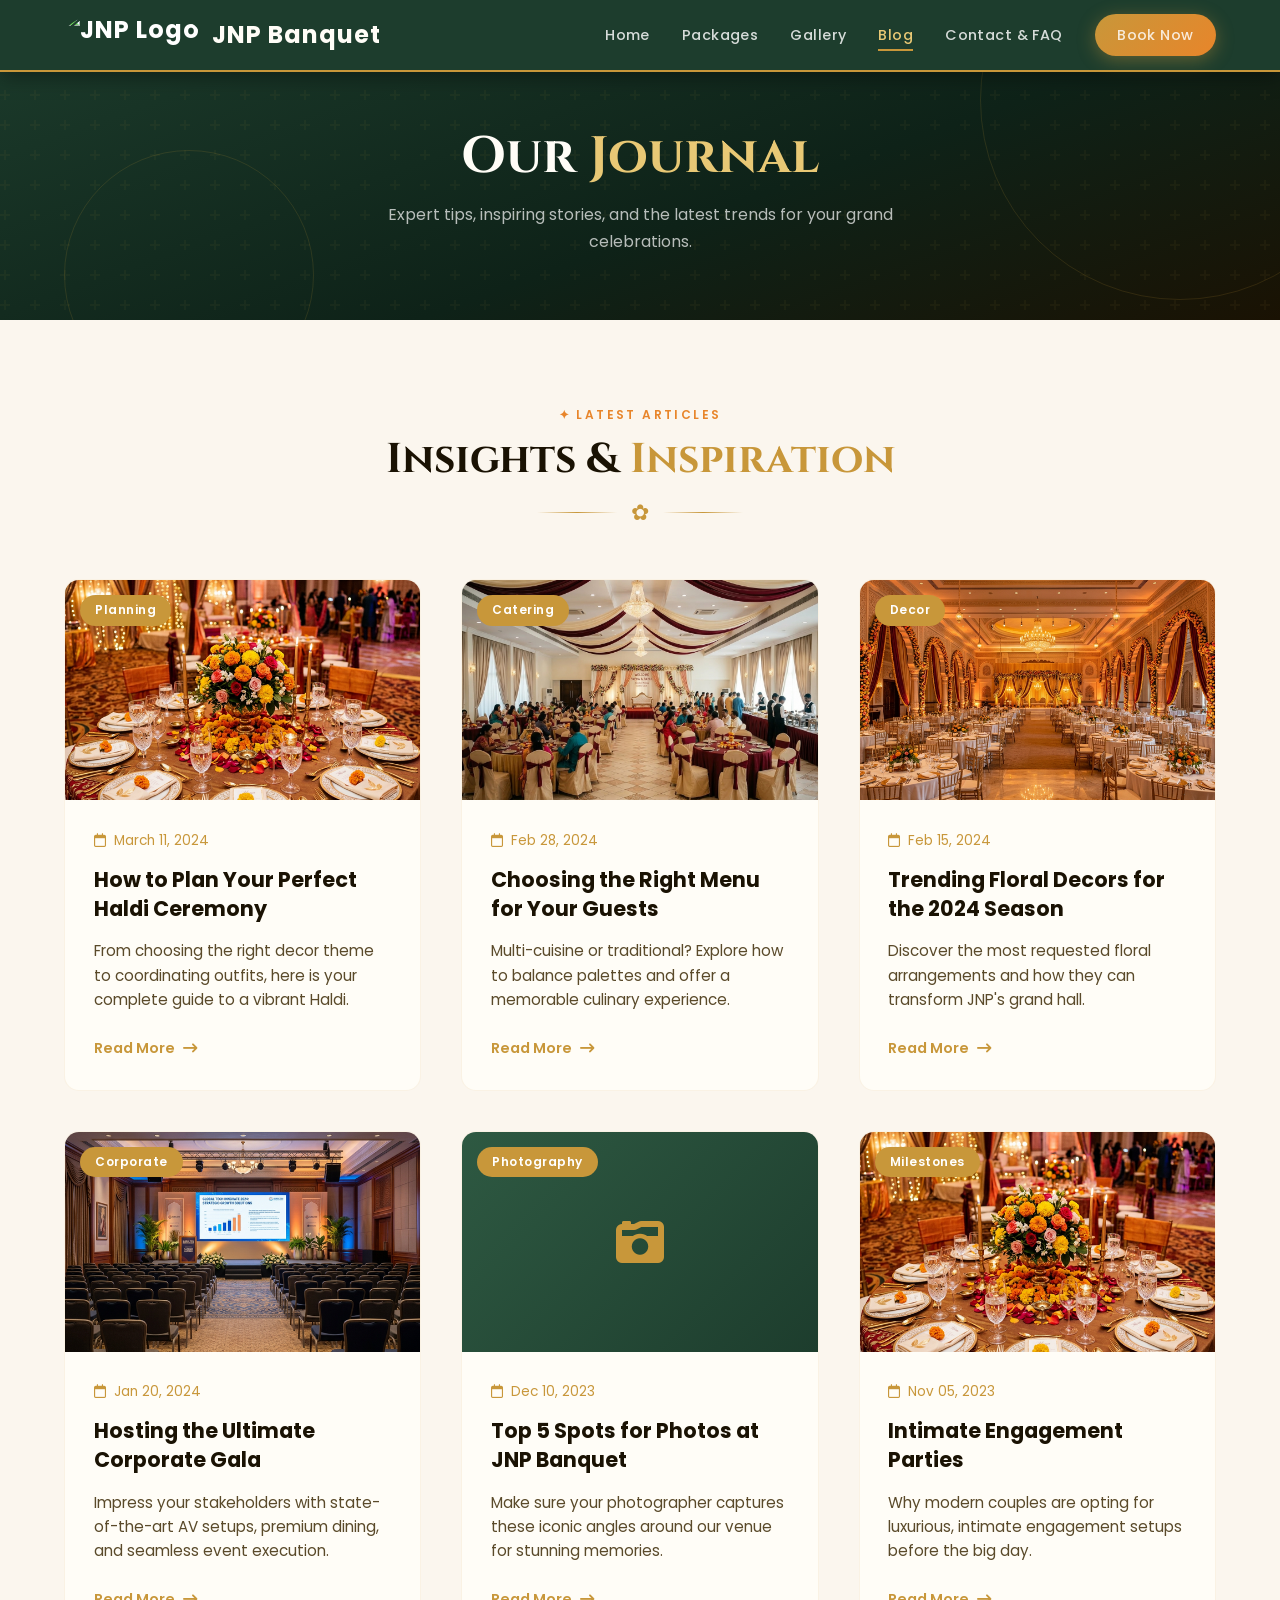
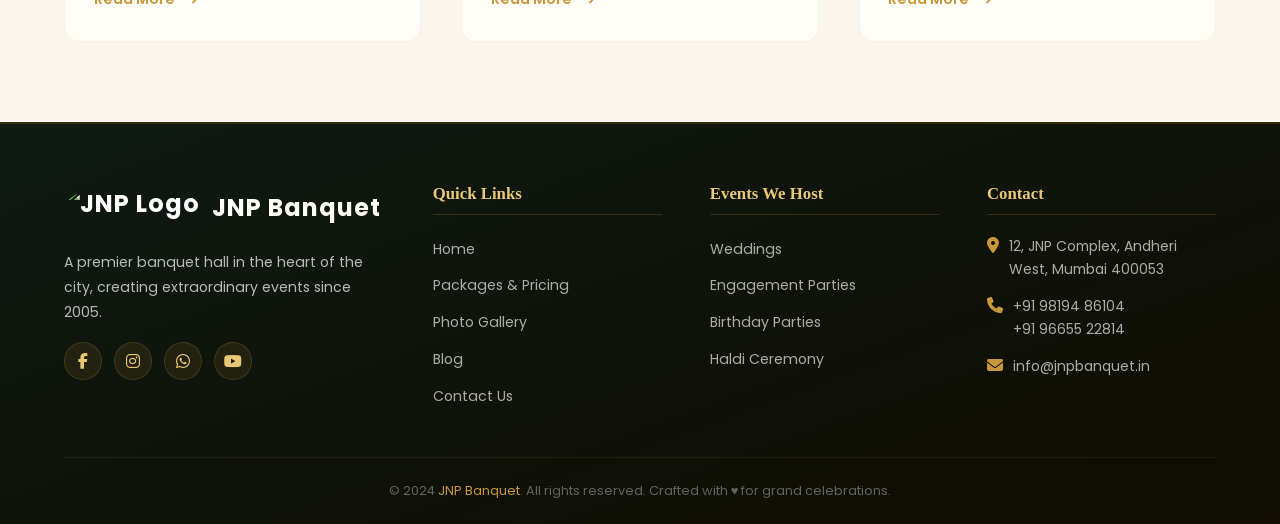
==== JNP_banquet/blog.html @ a2fb4888 "Add files via upload" ====
<!DOCTYPE html>
<html lang="en">

<head>
    <meta charset="UTF-8">
    <meta name="viewport" content="width=device-width, initial-scale=1.0">
    <title>Our Blog – JNP Banquet</title>
    <meta name="description"
        content="Read the latest tips, trends, and inspiration for planning your perfect wedding, corporate event, or milestone celebration at JNP Banquet.">
    <link rel="stylesheet" href="css/style.css">
    <link rel="stylesheet" href="https://cdnjs.cloudflare.com/ajax/libs/font-awesome/6.5.0/css/all.min.css">
</head>

<body>

    <!-- NAVBAR -->
    <header>
        <nav class="navbar" id="navbar">
            <a href="index.html" class="nav-logo">
                <img src="images/banquet_logo.png" alt="JNP Logo">
                JNP Banquet
            </a>
            <ul class="nav-links">
                <li><a href="index.html">Home</a></li>
                <li><a href="packages.html">Packages</a></li>
                <li><a href="gallery.html">Gallery</a></li>
                <li><a href="blog.html" class="active">Blog</a></li>
                <li><a href="contact.html">Contact & FAQ</a></li>
                <li><a href="contact.html" class="btn btn-primary" style="padding:0.55rem 1.4rem;">Book Now</a></li>
            </ul>
            <div class="hamburger" id="hamburger">
                <span></span><span></span><span></span>
            </div>
        </nav>
        <div class="mobile-menu" id="mobile-menu">
            <a href="index.html">Home</a>
            <a href="packages.html">Packages</a>
            <a href="gallery.html">Gallery</a>
            <a href="blog.html">Blog</a>
            <a href="contact.html">Contact & FAQ</a>
            <a href="contact.html" class="btn btn-primary" style="margin-top:0.5rem;justify-content:center;">Book
                Now</a>
        </div>
    </header>

    <!-- PAGE HERO -->
    <section class="page-hero">
        <div class="decor-ring ring-1"></div>
        <div class="decor-ring ring-2"></div>
        <h1>Our <span>Journal</span></h1>
        <p>Expert tips, inspiring stories, and the latest trends for your grand celebrations.</p>
    </section>

    <!-- BLOG GRID -->
    <section class="section section-ivory text-center">
        <span class="section-badge reveal">✦ Latest Articles</span>
        <h2 class="section-title reveal">Insights & <span>Inspiration</span></h2>
        <div class="motif-divider reveal"><span>✿</span></div>

        <div class="blog-grid" style="max-width:1200px; margin-left:auto; margin-right:auto; text-align:left;">
            <!-- Post 1 -->
            <article class="blog-card reveal">
                <div class="blog-img">
                    <img src="images/gallery-wedding.png" alt="Haldi Ceremony Tips">
                    <span class="blog-category">Planning</span>
                </div>
                <div class="blog-info">
                    <div class="date"><i class="fa-regular fa-calendar"></i> March 11, 2024</div>
                    <h3>How to Plan Your Perfect Haldi Ceremony</h3>
                    <p>From choosing the right decor theme to coordinating outfits, here is your complete guide to a
                        vibrant Haldi.</p>
                    <a href="#" class="blog-link">Read More <i class="fa-solid fa-arrow-right-long"></i></a>
                </div>
            </article>

            <!-- Post 2 -->
            <article class="blog-card reveal reveal-delay-1">
                <div class="blog-img">
                    <img src="images/Gemini_Generated_Image_8coy5y8coy5y8coy.png" alt="Wedding Menu Tips">
                    <span class="blog-category">Catering</span>
                </div>
                <div class="blog-info">
                    <div class="date"><i class="fa-regular fa-calendar"></i> Feb 28, 2024</div>
                    <h3>Choosing the Right Menu for Your Guests</h3>
                    <p>Multi-cuisine or traditional? Explore how to balance palettes and offer a memorable culinary
                        experience.</p>
                    <a href="#" class="blog-link">Read More <i class="fa-solid fa-arrow-right-long"></i></a>
                </div>
            </article>

            <!-- Post 3 -->
            <article class="blog-card reveal reveal-delay-2">
                <div class="blog-img">
                    <img src="images/hero-bg.png" alt="Floral Trends">
                    <span class="blog-category">Decor</span>
                </div>
                <div class="blog-info">
                    <div class="date"><i class="fa-regular fa-calendar"></i> Feb 15, 2024</div>
                    <h3>Trending Floral Decors for the 2024 Season</h3>
                    <p>Discover the most requested floral arrangements and how they can transform JNP's grand hall.</p>
                    <a href="#" class="blog-link">Read More <i class="fa-solid fa-arrow-right-long"></i></a>
                </div>
            </article>

            <!-- Post 4 -->
            <article class="blog-card reveal">
                <div class="blog-img">
                    <img src="images/gallery-corporate.png" alt="Corporate Event Planning">
                    <span class="blog-category">Corporate</span>
                </div>
                <div class="blog-info">
                    <div class="date"><i class="fa-regular fa-calendar"></i> Jan 20, 2024</div>
                    <h3>Hosting the Ultimate Corporate Gala</h3>
                    <p>Impress your stakeholders with state-of-the-art AV setups, premium dining, and seamless event
                        execution.</p>
                    <a href="#" class="blog-link">Read More <i class="fa-solid fa-arrow-right-long"></i></a>
                </div>
            </article>

            <!-- Post 5 -->
            <article class="blog-card reveal reveal-delay-1">
                <div class="blog-img">
                    <div
                        style="width:100%; height:100%; background:linear-gradient(135deg, #2E5942, #1D3D2D); display:flex; align-items:center; justify-content:center;">
                        <i class="fa-solid fa-camera-retro" style="font-size:3rem; color:var(--gold);"></i>
                    </div>
                    <span class="blog-category">Photography</span>
                </div>
                <div class="blog-info">
                    <div class="date"><i class="fa-regular fa-calendar"></i> Dec 10, 2023</div>
                    <h3>Top 5 Spots for Photos at JNP Banquet</h3>
                    <p>Make sure your photographer captures these iconic angles around our venue for stunning memories.
                    </p>
                    <a href="#" class="blog-link">Read More <i class="fa-solid fa-arrow-right-long"></i></a>
                </div>
            </article>

            <!-- Post 6 -->
            <article class="blog-card reveal reveal-delay-2">
                <div class="blog-img">
                    <img src="images/gallery-wedding.png" alt="Engagement Parties">
                    <span class="blog-category">Milestones</span>
                </div>
                <div class="blog-info">
                    <div class="date"><i class="fa-regular fa-calendar"></i> Nov 05, 2023</div>
                    <h3>Intimate Engagement Parties</h3>
                    <p>Why modern couples are opting for luxurious, intimate engagement setups before the big day.</p>
                    <a href="#" class="blog-link">Read More <i class="fa-solid fa-arrow-right-long"></i></a>
                </div>
            </article>
        </div>
    </section>

    <!-- FOOTER -->
    <footer class="footer">
        <div class="footer-grid">
            <div class="footer-logo-section">
                <div class="nav-logo">
                    <img src="images/banquet_logo.png" alt="JNP Logo"> JNP Banquet
                </div>
                <p>A premier banquet hall in the heart of the city, creating extraordinary events since 2005.</p>
                <div class="social-links">
                    <a href="#" aria-label="Facebook"><i class="fa-brands fa-facebook-f"></i></a>
                    <a href="https://www.instagram.com/jnp_banquet_25?igsh=MTltOTN4ZjF5ZDhjMg%3D%3D" target="_blank"
                        aria-label="Instagram"><i class="fa-brands fa-instagram"></i></a>
                    <a href="#" aria-label="WhatsApp"><i class="fa-brands fa-whatsapp"></i></a>
                    <a href="#" aria-label="YouTube"><i class="fa-brands fa-youtube"></i></a>
                </div>
            </div>
            <div class="footer-col">
                <h4>Quick Links</h4>
                <ul>
                    <li><a href="index.html">Home</a></li>
                    <li><a href="packages.html">Packages & Pricing</a></li>
                    <li><a href="gallery.html">Photo Gallery</a></li>
                    <li><a href="blog.html">Blog</a></li>
                    <li><a href="contact.html">Contact Us</a></li>
                </ul>
            </div>
            <div class="footer-col">
                <h4>Events We Host</h4>
                <ul>
                    <li><a href="#">Weddings</a></li>
                    <li><a href="#">Engagement Parties</a></li>
                    <li><a href="#">Birthday Parties</a></li>
                    <li><a href="#">Haldi Ceremony</a></li>
                </ul>
            </div>
            <div class="footer-col">
                <h4>Contact</h4>
                <div class="footer-contact-item"><i class="fa-solid fa-location-dot icon"></i><span>12, JNP Complex,
                        Andheri West, Mumbai 400053</span></div>
                <div class="footer-contact-item"><i class="fa-solid fa-phone icon"></i><span>+91 98194 86104<br>+91
                        96655 22814</span>
                </div>
                <div class="footer-contact-item"><i
                        class="fa-solid fa-envelope icon"></i><span>info@jnpbanquet.in</span></div>
            </div>
        </div>
        <div class="footer-bottom">
            <p>© 2024 <span>JNP Banquet</span>. All rights reserved. Crafted with ♥ for grand celebrations.</p>
        </div>
    </footer>

    <!-- Scripts -->
    <script src="js/main.js"></script>
</body>

</html>
---- JNP_banquet/css/style.css ----
/* ===================================================
   JNP BANQUET – Global Stylesheet
   Indian Theme: Gold, Forest Green, Ivory, Saffron
=================================================== */

@import url('https://fonts.googleapis.com/css2?family=Cinzel:wght@400;600;700&family=Poppins:wght@300;400;500;600&display=swap');

/* ─── CSS CUSTOM PROPERTIES ─────────────────────── */
:root {
  --gold: #C8973A;
  --gold-dark: #9A6F22;
  --gold-light: #E8C875;
  --green: #2E5942;
  --green-dark: #1D3D2D;
  --green-light: #4A7C62;
  --ivory: #FBF6EE;
  --ivory-dark: #F0E6D0;
  --saffron: #E8852A;
  --saffron-light: #F5A752;
  --text: #1A1203;
  --text-light: #5A4A2A;
  --white: #FFFDF7;
  --shadow-gold: 0 8px 32px rgba(200, 151, 58, 0.18);
  --shadow-deep: 0 16px 48px rgba(26, 18, 3, 0.14);
  --radius: 12px;
  --transition: all 0.35s cubic-bezier(0.4, 0, 0.2, 1);
}

/* ─── RESET & BASE ───────────────────────────────── */
*,
*::before,
*::after {
  box-sizing: border-box;
  margin: 0;
  padding: 0;
}

html {
  scroll-behavior: smooth;
  font-size: 16px;
}

body {
  font-family: 'Poppins', sans-serif;
  background-color: var(--ivory);
  color: var(--text);
  overflow-x: hidden;
  line-height: 1.7;
}

h1,
h2,
h3,
h4 {
  font-family: 'Cinzel', serif;
  line-height: 1.25;
}

img {
  display: block;
  max-width: 100%;
  height: auto;
}

a {
  text-decoration: none;
  color: inherit;
}

ul {
  list-style: none;
}

/* ─── INDIAN MOTIF SVG DECORATIONS ──────────────── */
.motif-divider {
  display: flex;
  align-items: center;
  justify-content: center;
  gap: 14px;
  margin: 0 auto 2rem;
  width: fit-content;
}

.motif-divider::before,
.motif-divider::after {
  content: '';
  display: block;
  width: 80px;
  height: 1.5px;
  background: linear-gradient(90deg, transparent, var(--gold), transparent);
}

.motif-divider span {
  font-size: 1.4rem;
  color: var(--gold);
  animation: spin-slow 12s linear infinite;
}

@keyframes spin-slow {
  to {
    transform: rotate(360deg);
  }
}

.section-badge {
  display: inline-block;
  font-family: 'Poppins', sans-serif;
  font-size: 0.75rem;
  font-weight: 600;
  letter-spacing: 0.2em;
  text-transform: uppercase;
  color: var(--saffron);
  margin-bottom: 0.5rem;
}

.mandala-corner {
  position: absolute;
  opacity: 0.06;
  pointer-events: none;
  z-index: 0;
}

/* ─── BUTTONS ────────────────────────────────────── */
.btn {
  display: inline-flex;
  align-items: center;
  gap: 8px;
  padding: 0.8rem 2rem;
  border-radius: 50px;
  font-family: 'Poppins', sans-serif;
  font-size: 0.9rem;
  font-weight: 600;
  cursor: pointer;
  border: none;
  transition: var(--transition);
  white-space: nowrap;
}

.btn-primary {
  background: linear-gradient(135deg, var(--gold), var(--saffron));
  color: var(--white);
  box-shadow: 0 4px 18px rgba(200, 151, 58, 0.4);
}

.btn-primary:hover {
  transform: translateY(-2px);
  box-shadow: 0 8px 28px rgba(200, 151, 58, 0.5);
  background: linear-gradient(135deg, var(--saffron), var(--gold));
}

.btn-outline {
  background: transparent;
  color: var(--white);
  border: 2px solid var(--gold-light);
}

.btn-outline:hover {
  background: var(--gold);
  border-color: var(--gold);
  color: var(--white);
  transform: translateY(-2px);
}

.btn-green {
  background: linear-gradient(135deg, var(--green), var(--green-light));
  color: var(--white);
  box-shadow: 0 4px 18px rgba(46, 89, 66, 0.35);
}

.btn-green:hover {
  transform: translateY(-2px);
  box-shadow: 0 8px 28px rgba(46, 89, 66, 0.45);
}

/* ─── NAVBAR ─────────────────────────────────────── */
.navbar {
  position: fixed;
  top: 0;
  left: 0;
  right: 0;
  z-index: 1000;
  display: flex;
  align-items: center;
  justify-content: space-between;
  padding: 0 5%;
  height: 72px;
  background: var(--green-dark);
  border-bottom: 2px solid var(--gold);
  box-shadow: 0 4px 20px rgba(0, 0, 0, 0.4);
  transition: background 0.3s ease;
}

.navbar.scrolled {
  background: #11261B;
  box-shadow: 0 6px 30px rgba(0, 0, 0, 0.5);
}

.nav-logo {
  display: flex;
  align-items: center;
  gap: 12px;
  font-family: var(--font-heading);
  font-size: 1.5rem;
  font-weight: 700;
  color: var(--white);
  text-decoration: none;
  letter-spacing: 1px;
}

.nav-logo img {
  height: 50px;
  width: auto;
  border-radius: 50%;
  object-fit: cover;
  /* Background removal effect for black background */
  mix-blend-mode: screen;
  filter: brightness(1.1) contrast(1.1);
}

.logo-icon {
  width: 40px;
  height: 40px;
  background: linear-gradient(135deg, var(--gold), var(--saffron));
  border-radius: 50%;
  display: flex;
  align-items: center;
  justify-content: center;
  color: var(--white);
  font-size: 1.2rem;
  box-shadow: 0 4px 10px rgba(200, 151, 58, 0.3);
}

/* Hide fallback icon when image is present */
.nav-logo img+.logo-icon {
  display: none;
}

.nav-links {
  display: flex;
  gap: 2rem;
  align-items: center;
}

.nav-links a {
  color: rgba(255, 255, 255, 0.82);
  font-size: 0.9rem;
  font-weight: 500;
  letter-spacing: 0.03em;
  padding: 4px 0;
  position: relative;
  transition: color 0.25s;
}

.nav-links a::after {
  content: '';
  position: absolute;
  bottom: -2px;
  left: 0;
  width: 0;
  height: 2px;
  background: var(--gold);
  transition: width 0.3s ease;
}

.nav-links a:hover,
.nav-links a.active {
  color: var(--gold-light);
}

.nav-links a:hover::after,
.nav-links a.active::after {
  width: 100%;
}

.hamburger {
  display: none;
  flex-direction: column;
  gap: 5px;
  cursor: pointer;
  padding: 4px;
}

.hamburger span {
  display: block;
  width: 26px;
  height: 2.5px;
  background: var(--gold-light);
  border-radius: 2px;
  transition: var(--transition);
}

.hamburger.open span:nth-child(1) {
  transform: rotate(45deg) translate(5px, 5px);
}

.hamburger.open span:nth-child(2) {
  opacity: 0;
}

.hamburger.open span:nth-child(3) {
  transform: rotate(-45deg) translate(5px, -5px);
}

.mobile-menu {
  display: none;
  position: fixed;
  top: 72px;
  left: 0;
  right: 0;
  background: rgba(20, 12, 2, 0.97);
  backdrop-filter: blur(16px);
  z-index: 999;
  flex-direction: column;
  padding: 1.5rem 5%;
  gap: 1.2rem;
  border-bottom: 1px solid rgba(200, 151, 58, 0.25);
}

.mobile-menu.open {
  display: flex;
}

.mobile-menu a {
  color: rgba(255, 255, 255, 0.85);
  font-size: 1rem;
  font-weight: 500;
  padding: 0.5rem 0;
  border-bottom: 1px solid rgba(200, 151, 58, 0.1);
  transition: color 0.25s;
}

.mobile-menu a:hover {
  color: var(--gold-light);
}

/* ─── PAGE HERO BANNER (inner pages) ────────────── */
.page-hero {
  min-height: 320px;
  display: flex;
  flex-direction: column;
  align-items: center;
  justify-content: center;
  text-align: center;
  padding: 120px 5% 60px;
  background: linear-gradient(160deg, var(--green-dark) 0%, #0E2218 60%, #1A1203 100%);
  position: relative;
  overflow: hidden;
}

.page-hero::before {
  content: '';
  position: absolute;
  inset: 0;
  background: url("data:image/svg+xml,%3Csvg width='60' height='60' viewBox='0 0 60 60' xmlns='http://www.w3.org/2000/svg'%3E%3Cg fill='none' fill-rule='evenodd'%3E%3Cg fill='%23C8973A' fill-opacity='0.05'%3E%3Cpath d='M36 34v-4h-2v4h-4v2h4v4h2v-4h4v-2h-4zm0-30V0h-2v4h-4v2h4v4h2V6h4V4h-4zM6 34v-4H4v4H0v2h4v4h2v-4h4v-2H6zM6 4V0H4v4H0v2h4v4h2V6h4V4H6z'/%3E%3C/g%3E%3C/g%3E%3C/svg%3E");
  opacity: 1;
}

.page-hero .decor-ring {
  position: absolute;
  border-radius: 50%;
  border: 1px solid rgba(200, 151, 58, 0.15);
}

.page-hero .ring-1 {
  width: 400px;
  height: 400px;
  top: -100px;
  right: -100px;
  animation: ring-pulse 6s ease-in-out infinite;
}

.page-hero .ring-2 {
  width: 250px;
  height: 250px;
  bottom: -80px;
  left: 5%;
  animation: ring-pulse 8s ease-in-out infinite 2s;
}

@keyframes ring-pulse {

  0%,
  100% {
    transform: scale(1);
    opacity: 0.3;
  }

  50% {
    transform: scale(1.08);
    opacity: 0.6;
  }
}

.page-hero h1 {
  position: relative;
  font-size: clamp(2rem, 5vw, 3.2rem);
  color: var(--white);
  margin-bottom: 0.75rem;
}

.page-hero h1 span {
  color: var(--gold-light);
}

.page-hero p {
  position: relative;
  color: rgba(255, 255, 255, 0.7);
  max-width: 540px;
  font-size: 1rem;
}

/* ─── SECTIONS SHARED ────────────────────────────── */
.section {
  padding: 80px 5%;
  position: relative;
  overflow: hidden;
}

.section-light {
  background: var(--ivory);
}

.section-dark {
  background: linear-gradient(160deg, var(--green-dark), #0E2218);
  color: var(--white);
}

.section-cream {
  background: var(--ivory-dark);
}

.section-title {
  font-size: clamp(1.8rem, 4vw, 2.6rem);
  margin-bottom: 0.5rem;
  color: var(--text);
}

.section-dark .section-title {
  color: var(--white);
}

.section-title span {
  color: var(--gold);
}

.section-subtitle {
  color: var(--text-light);
  max-width: 580px;
  font-size: 1rem;
  margin-bottom: 3rem;
}

.section-dark .section-subtitle {
  color: rgba(255, 255, 255, 0.65);
}

.text-center {
  text-align: center;
}

.text-center .section-subtitle {
  margin-left: auto;
  margin-right: auto;
}

/* ─── FADE-IN ANIMATION (scroll observer) ────────── */
.reveal {
  opacity: 0;
  transform: translateY(30px);
  transition: opacity 0.7s ease, transform 0.7s ease;
}

.reveal.visible {
  opacity: 1;
  transform: translateY(0);
}

.reveal-delay-1 {
  transition-delay: 0.1s;
}

.reveal-delay-2 {
  transition-delay: 0.2s;
}

.reveal-delay-3 {
  transition-delay: 0.3s;
}

.reveal-delay-4 {
  transition-delay: 0.4s;
}

/* ─── HOME: HERO ─────────────────────────────────── */
.hero {
  position: relative;
  min-height: 100vh;
  display: flex;
  align-items: center;
  justify-content: center;
  overflow: hidden;
  background: #0E1A12;
}

.hero-bg {
  position: absolute;
  inset: 0;
  background-image: url('../images/hero-bg.png');
  background-size: cover;
  background-position: center;
  transform: scale(1.05);
  transition: transform 8s ease;
  filter: brightness(0.45);
}

.hero:hover .hero-bg {
  transform: scale(1);
}

.hero-overlay {
  position: absolute;
  inset: 0;
  background: linear-gradient(160deg, rgba(14, 26, 18, 0.6) 0%, rgba(26, 18, 3, 0.55) 100%);
}

.hero-mandala {
  position: absolute;
  right: -120px;
  top: 50%;
  transform: translateY(-50%);
  width: 650px;
  height: 650px;
  opacity: 0.06;
  animation: spin-slow 40s linear infinite;
}

.hero-mandala svg,
.hero-mandala img {
  width: 100%;
  height: 100%;
}

.hero-content {
  position: relative;
  z-index: 2;
  text-align: center;
  padding: 140px 5% 100px;
  max-width: 820px;
  margin: 0 auto;
}

.hero-tag {
  display: inline-block;
  background: rgba(200, 151, 58, 0.15);
  border: 1px solid rgba(200, 151, 58, 0.4);
  color: var(--gold-light);
  font-size: 0.78rem;
  font-weight: 600;
  letter-spacing: 0.18em;
  text-transform: uppercase;
  padding: 0.4rem 1.2rem;
  border-radius: 50px;
  margin-bottom: 1.5rem;
  backdrop-filter: blur(8px);
}

.hero h1 {
  font-size: clamp(2.6rem, 6vw, 4.6rem);
  color: var(--white);
  text-shadow: 0 4px 24px rgba(0, 0, 0, 0.4);
  margin-bottom: 1.2rem;
  animation: fadeUp 1s ease both 0.2s;
}

.hero h1 em {
  font-style: italic;
  color: var(--gold-light);
  display: block;
}

.hero p {
  font-size: clamp(0.95rem, 2vw, 1.15rem);
  color: rgba(255, 255, 255, 0.78);
  max-width: 560px;
  margin: 0 auto 2.2rem;
  animation: fadeUp 1s ease both 0.4s;
}

.hero-actions {
  display: flex;
  gap: 1rem;
  justify-content: center;
  flex-wrap: wrap;
  animation: fadeUp 1s ease both 0.6s;
}

@keyframes fadeUp {
  from {
    opacity: 0;
    transform: translateY(22px);
  }

  to {
    opacity: 1;
    transform: translateY(0);
  }
}

.scroll-indicator {
  position: absolute;
  bottom: 2.5rem;
  left: 50%;
  transform: translateX(-50%);
  display: flex;
  flex-direction: column;
  align-items: center;
  gap: 6px;
  color: rgba(255, 255, 255, 0.5);
  font-size: 0.72rem;
  letter-spacing: 0.12em;
  text-transform: uppercase;
  z-index: 2;
}

.scroll-dot {
  width: 26px;
  height: 44px;
  border: 2px solid rgba(200, 151, 58, 0.5);
  border-radius: 20px;
  display: flex;
  justify-content: center;
  padding-top: 6px;
}

.scroll-dot::before {
  content: '';
  width: 5px;
  height: 5px;
  background: var(--gold);
  border-radius: 50%;
  animation: scroll-bounce 2s ease-in-out infinite;
}

@keyframes scroll-bounce {

  0%,
  100% {
    transform: translateY(0);
    opacity: 1;
  }

  60% {
    transform: translateY(14px);
    opacity: 0.3;
  }
}

/* ─── STATS ──────────────────────────────────────── */
.stats-bar {
  display: grid;
  grid-template-columns: repeat(4, 1fr);
  background: linear-gradient(135deg, var(--green-dark), #0E2218);
  border-bottom: 3px solid var(--gold);
}

.stat-item {
  padding: 2.5rem 1.5rem;
  text-align: center;
  position: relative;
  border-right: 1px solid rgba(200, 151, 58, 0.15);
}

.stat-item:last-child {
  border-right: none;
}

.stat-number {
  font-family: 'Cinzel', serif;
  font-size: 3rem;
  font-weight: 700;
  color: var(--gold-light);
  line-height: 1;
  display: block;
}

.stat-suffix {
  color: var(--saffron);
}

.stat-label {
  color: rgba(255, 255, 255, 0.65);
  font-size: 0.82rem;
  letter-spacing: 0.06em;
  margin-top: 0.4rem;
  text-transform: uppercase;
}

/* ─── ABOUT ──────────────────────────────────────── */
.about-grid {
  display: grid;
  grid-template-columns: 1fr 1fr;
  gap: 5rem;
  align-items: center;
}

.about-image-wrap {
  position: relative;
}

.about-image-wrap img {
  width: 100%;
  height: 460px;
  object-fit: cover;
  border-radius: var(--radius);
  box-shadow: var(--shadow-deep);
}

.about-badge {
  position: absolute;
  bottom: -24px;
  right: -24px;
  background: linear-gradient(135deg, var(--gold), var(--saffron));
  color: white;
  padding: 1.2rem 1.6rem;
  border-radius: var(--radius);
  text-align: center;
  font-family: 'Cinzel', serif;
  box-shadow: var(--shadow-gold);
}

.about-badge .big {
  font-size: 2.2rem;
  font-weight: 700;
  display: block;
  line-height: 1;
}

.about-badge .small {
  font-size: 0.75rem;
  opacity: 0.9;
}

.about-features {
  display: grid;
  grid-template-columns: 1fr 1fr;
  gap: 1rem;
  margin-top: 2rem;
}

.about-feat {
  display: flex;
  align-items: center;
  gap: 10px;
  font-size: 0.9rem;
  color: var(--text-light);
  font-weight: 500;
}

.about-feat .icon {
  width: 32px;
  height: 32px;
  background: rgba(200, 151, 58, 0.1);
  border-radius: 8px;
  display: grid;
  place-items: center;
  color: var(--gold);
  font-size: 1rem;
  flex-shrink: 0;
}

/* ─── WHY CHOOSE US ──────────────────────────────── */
.features-grid {
  display: grid;
  grid-template-columns: repeat(auto-fit, minmax(220px, 1fr));
  gap: 1.5rem;
}

.feature-card {
  background: var(--white);
  border: 1px solid rgba(200, 151, 58, 0.12);
  border-radius: var(--radius);
  padding: 2rem 1.5rem;
  text-align: center;
  transition: var(--transition);
  cursor: default;
  position: relative;
  overflow: hidden;
}

.feature-card::before {
  content: '';
  position: absolute;
  top: 0;
  left: 0;
  right: 0;
  height: 3px;
  background: linear-gradient(90deg, var(--gold), var(--saffron));
  transform: scaleX(0);
  transition: transform 0.35s ease;
}

.feature-card:hover {
  transform: translateY(-6px);
  box-shadow: var(--shadow-gold);
}

.feature-card:hover::before {
  transform: scaleX(1);
}

.feature-icon {
  width: 64px;
  height: 64px;
  margin: 0 auto 1.2rem;
  background: linear-gradient(135deg, rgba(200, 151, 58, 0.1), rgba(232, 133, 42, 0.08));
  border-radius: 50%;
  display: grid;
  place-items: center;
  font-size: 1.8rem;
  transition: transform 0.35s ease;
}

.feature-card:hover .feature-icon {
  transform: scale(1.1) rotate(5deg);
}

.feature-card h3 {
  font-family: 'Cinzel', serif;
  font-size: 1.1rem;
  margin-bottom: 0.5rem;
  color: var(--text);
}

.feature-card p {
  font-size: 0.87rem;
  color: var(--text-light);
}

/* ─── GALLERY PREVIEW (home) ─────────────────────── */
.gallery-preview {
  display: grid;
  grid-template-columns: repeat(3, 1fr);
  gap: 1.2rem;
}

.gp-item {
  position: relative;
  overflow: hidden;
  border-radius: var(--radius);
  aspect-ratio: 4/3;
  cursor: pointer;
}

.gp-item img {
  width: 100%;
  height: 100%;
  object-fit: cover;
  transition: transform 0.5s ease;
}

.gp-item:hover img {
  transform: scale(1.08);
}

.gp-overlay {
  position: absolute;
  inset: 0;
  background: linear-gradient(to top, rgba(14, 26, 18, 0.75), transparent);
  opacity: 0;
  transition: opacity 0.35s ease;
  display: flex;
  align-items: flex-end;
  padding: 1.2rem;
  color: white;
  font-family: 'Cinzel', serif;
  font-size: 1rem;
}

.gp-item:hover .gp-overlay {
  opacity: 1;
}

/* ─── CTA BANNER ─────────────────────────────────── */
.cta-banner {
  padding: 70px 5%;
  background: linear-gradient(135deg, var(--green-dark) 0%, #0E2218 50%, #1A0E03 100%);
  text-align: center;
  position: relative;
  overflow: hidden;
}

.cta-banner::before {
  content: '';
  position: absolute;
  inset: 0;
  background: url("data:image/svg+xml,%3Csvg width='80' height='80' viewBox='0 0 80 80' xmlns='http://www.w3.org/2000/svg'%3E%3Cg fill='none'%3E%3Ccircle cx='40' cy='40' r='35' stroke='%23C8973A' stroke-width='0.5' stroke-opacity='0.08'/%3E%3Ccircle cx='40' cy='40' r='20' stroke='%23C8973A' stroke-width='0.5' stroke-opacity='0.08'/%3E%3C/g%3E%3C/svg%3E") center/80px;
}

.cta-banner h2 {
  position: relative;
  font-size: clamp(1.8rem, 4vw, 2.8rem);
  color: var(--white);
  margin-bottom: 0.75rem;
}

.cta-banner h2 span {
  color: var(--gold-light);
}

.cta-banner p {
  position: relative;
  color: rgba(255, 255, 255, 0.65);
  margin-bottom: 2rem;
  font-size: 1rem;
}

.cta-banner .btn {
  position: relative;
}

/* ─── PACKAGES PAGE ──────────────────────────────── */
.packages-grid {
  display: grid;
  grid-template-columns: repeat(auto-fit, minmax(300px, 1fr));
  gap: 2rem;
  perspective: 1200px;
}

/* 3D FLIP CARD */
.pkg-card {
  height: 520px;
  perspective: 1000px;
  cursor: pointer;
}

.pkg-inner {
  position: relative;
  width: 100%;
  height: 100%;
  transform-style: preserve-3d;
  transition: transform 0.65s cubic-bezier(0.34, 1.56, 0.64, 1);
}

.pkg-card:hover .pkg-inner {
  transform: rotateY(180deg);
}

.pkg-front,
.pkg-back {
  position: absolute;
  inset: 0;
  backface-visibility: hidden;
  border-radius: var(--radius);
  padding: 2.5rem 2rem;
  overflow: hidden;
}

.pkg-front {
  background: var(--white);
  border: 1px solid rgba(200, 151, 58, 0.15);
  display: flex;
  flex-direction: column;
  align-items: center;
  text-align: center;
  box-shadow: var(--shadow-deep);
}

.pkg-back {
  background: linear-gradient(160deg, var(--green-dark), #1D3D2D);
  transform: rotateY(180deg);
  box-shadow: var(--shadow-deep);
  display: flex;
  flex-direction: column;
  justify-content: space-between;
}

.pkg-front.featured {
  background: linear-gradient(160deg, var(--green-dark), #0E2218);
}

.pkg-front.featured .pkg-title {
  color: var(--white);
}

.pkg-front.featured .pkg-price {
  color: var(--gold-light);
}

.pkg-front.featured p {
  color: rgba(255, 255, 255, 0.65);
}

.pkg-badge {
  position: absolute;
  top: 16px;
  right: 16px;
  background: linear-gradient(135deg, var(--gold), var(--saffron));
  color: white;
  font-size: 0.68rem;
  font-weight: 700;
  letter-spacing: 0.1em;
  padding: 4px 12px;
  border-radius: 50px;
}

.pkg-icon {
  width: 72px;
  height: 72px;
  background: linear-gradient(135deg, rgba(200, 151, 58, 0.12), rgba(232, 133, 42, 0.1));
  border-radius: 50%;
  display: grid;
  place-items: center;
  font-size: 2rem;
  margin-bottom: 1.2rem;
  border: 1px solid rgba(200, 151, 58, 0.2);
}

.pkg-front.featured .pkg-icon {
  background: rgba(200, 151, 58, 0.15);
  border-color: rgba(200, 151, 58, 0.3);
}

.pkg-title {
  font-size: 1.4rem;
  font-family: 'Cinzel', serif;
  color: var(--text);
  margin-bottom: 0.4rem;
}

.pkg-price {
  font-size: 2.2rem;
  font-family: 'Cinzel', serif;
  font-weight: 700;
  color: var(--gold);
  line-height: 1;
}

.pkg-price .currency {
  font-size: 1.2rem;
  vertical-align: super;
}

.pkg-price .per {
  font-size: 0.8rem;
  color: var(--text-light);
  font-family: 'Poppins', sans-serif;
  font-weight: 400;
}

.pkg-front p {
  color: var(--text-light);
  font-size: 0.88rem;
  margin-top: 0.8rem;
}

.pkg-hint {
  margin-top: auto;
  font-size: 0.78rem;
  color: var(--text-light);
  display: flex;
  align-items: center;
  gap: 5px;
}

.pkg-front.featured .pkg-hint {
  color: rgba(255, 255, 255, 0.4);
}

/* Back */
.pkg-back-title {
  font-family: 'Cinzel', serif;
  color: var(--gold-light);
  font-size: 1.3rem;
  margin-bottom: 1rem;
}

.pkg-list {
  display: flex;
  flex-direction: column;
  gap: 0.6rem;
}

.pkg-list li {
  display: flex;
  align-items: center;
  gap: 10px;
  color: rgba(255, 255, 255, 0.85);
  font-size: 0.88rem;
}

.pkg-list li .check {
  color: var(--gold);
  font-size: 0.9rem;
  flex-shrink: 0;
}

.pkg-list li .cross {
  color: rgba(255, 255, 255, 0.3);
  font-size: 0.9rem;
  flex-shrink: 0;
}

/* ADDONS */
.addons-grid {
  display: grid;
  grid-template-columns: repeat(auto-fit, minmax(160px, 1fr));
  gap: 1rem;
  margin-top: 3rem;
}

.addon-item {
  background: var(--white);
  border: 1px solid rgba(200, 151, 58, 0.12);
  border-radius: var(--radius);
  padding: 1.5rem 1rem;
  text-align: center;
  transition: var(--transition);
}

.addon-item:hover {
  transform: translateY(-4px);
  box-shadow: var(--shadow-gold);
  border-color: rgba(200, 151, 58, 0.35);
}

.addon-item .icon {
  font-size: 1.8rem;
  margin-bottom: 0.6rem;
}

.addon-item p {
  font-size: 0.82rem;
  color: var(--text-light);
}

.addon-item strong {
  display: block;
  font-size: 0.9rem;
  color: var(--text);
  margin-bottom: 0.2rem;
}

/* ─── GALLERY PAGE ───────────────────────────────── */
.filter-tabs {
  display: flex;
  gap: 0.6rem;
  flex-wrap: wrap;
  justify-content: center;
  margin-bottom: 2.5rem;
}

.filter-btn {
  padding: 0.5rem 1.5rem;
  border-radius: 50px;
  border: 2px solid rgba(200, 151, 58, 0.3);
  background: transparent;
  color: var(--text-light);
  font-family: 'Poppins', sans-serif;
  font-size: 0.85rem;
  font-weight: 600;
  cursor: pointer;
  transition: var(--transition);
}

.filter-btn:hover {
  border-color: var(--gold);
  color: var(--gold);
}

.filter-btn.active {
  background: linear-gradient(135deg, var(--gold), var(--saffron));
  border-color: transparent;
  color: white;
  box-shadow: 0 4px 14px rgba(200, 151, 58, 0.35);
}

.gallery-grid {
  columns: 3;
  column-gap: 1.2rem;
}

.gallery-item {
  break-inside: avoid;
  margin-bottom: 1.2rem;
  position: relative;
  border-radius: var(--radius);
  overflow: hidden;
  cursor: pointer;
  display: block;
}

.gallery-item img {
  width: 100%;
  display: block;
  transition: transform 0.5s ease;
}

.gallery-item:hover img {
  transform: scale(1.05);
}

.gallery-item .g-overlay {
  position: absolute;
  inset: 0;
  background: linear-gradient(to top, rgba(14, 26, 18, 0.82), transparent 50%);
  opacity: 0;
  transition: opacity 0.35s ease;
  display: flex;
  align-items: flex-end;
  padding: 1.2rem;
  color: white;
}

.gallery-item:hover .g-overlay {
  opacity: 1;
}

.gallery-item .g-overlay .g-label {
  font-family: 'Playfair Display', serif;
  font-size: 1rem;
}

.gallery-item .g-overlay .g-cat {
  font-size: 0.75rem;
  color: var(--gold-light);
  margin-bottom: 0.25rem;
}

.gallery-item.hidden {
  display: none;
}

/* Fake gallery color blocks */
.gallery-color-block {
  width: 100%;
  display: flex;
  align-items: center;
  justify-content: center;
  font-size: 2.5rem;
}

/* LIGHTBOX */
.lightbox {
  display: none;
  position: fixed;
  inset: 0;
  z-index: 2000;
  background: rgba(10, 12, 10, 0.95);
  justify-content: center;
  align-items: center;
  padding: 1rem;
  backdrop-filter: blur(8px);
}

.lightbox.open {
  display: flex;
}

.lightbox-inner {
  position: relative;
  max-width: 900px;
  width: 100%;
}

.lightbox img {
  width: 100%;
  max-height: 80vh;
  object-fit: contain;
  border-radius: var(--radius);
}

.lightbox-close {
  position: absolute;
  top: -44px;
  right: 0;
  width: 36px;
  height: 36px;
  background: rgba(200, 151, 58, 0.2);
  border: 1px solid rgba(200, 151, 58, 0.4);
  border-radius: 50%;
  color: var(--gold-light);
  cursor: pointer;
  display: grid;
  place-items: center;
  font-size: 1.1rem;
  transition: var(--transition);
}

.lightbox-close:hover {
  background: var(--gold);
  color: white;
}

.lightbox-caption {
  text-align: center;
  color: rgba(255, 255, 255, 0.75);
  font-family: 'Playfair Display', serif;
  font-size: 1rem;
  margin-top: 0.75rem;
}

/* ─── CONTACT / FAQ PAGE ─────────────────────────── */
.contact-grid {
  display: grid;
  grid-template-columns: 1.1fr 0.9fr;
  gap: 3.5rem;
  align-items: start;
}

.form-card {
  background: var(--white);
  border: 1px solid rgba(200, 151, 58, 0.15);
  border-radius: calc(var(--radius) * 1.5);
  padding: 2.5rem;
  box-shadow: var(--shadow-deep);
}

.form-title {
  font-size: 1.6rem;
  margin-bottom: 0.25rem;
  color: var(--text);
}

.form-subtitle {
  font-size: 0.88rem;
  color: var(--text-light);
  margin-bottom: 2rem;
}

.form-row {
  display: grid;
  grid-template-columns: 1fr 1fr;
  gap: 1rem;
}

.form-group {
  margin-bottom: 1.2rem;
  position: relative;
}

.form-group label {
  display: block;
  font-size: 0.82rem;
  font-weight: 600;
  color: var(--text-light);
  margin-bottom: 0.4rem;
  letter-spacing: 0.03em;
}

.form-group label .required {
  color: var(--saffron);
}

.form-group input,
.form-group select,
.form-group textarea {
  width: 100%;
  padding: 0.75rem 1rem;
  border: 1.5px solid rgba(200, 151, 58, 0.2);
  border-radius: 8px;
  background: var(--ivory);
  font-family: 'Poppins', sans-serif;
  font-size: 0.92rem;
  color: var(--text);
  transition: border-color 0.25s, box-shadow 0.25s;
  outline: none;
}

.form-group input:focus,
.form-group select:focus,
.form-group textarea:focus {
  border-color: var(--gold);
  box-shadow: 0 0 0 3px rgba(200, 151, 58, 0.12);
  background: var(--white);
}

.form-group.error input,
.form-group.error select,
.form-group.error textarea {
  border-color: #E53E3E;
}

.form-error-msg {
  font-size: 0.76rem;
  color: #E53E3E;
  margin-top: 0.3rem;
  display: none;
}

.form-group.error .form-error-msg {
  display: block;
}

.form-group textarea {
  resize: vertical;
  min-height: 110px;
}

.form-success {
  display: none;
  text-align: center;
  padding: 2rem;
}

.form-success .success-icon {
  font-size: 3rem;
  margin-bottom: 0.75rem;
}

.form-success h3 {
  font-family: 'Playfair Display', serif;
  font-size: 1.4rem;
  color: var(--green);
  margin-bottom: 0.5rem;
}

.form-success p {
  color: var(--text-light);
  font-size: 0.9rem;
}

/* CONTACT DETAILS */
.contact-details h3 {
  font-size: 1.4rem;
  margin-bottom: 1.5rem;
  color: var(--text);
}

.contact-info-list {
  display: flex;
  flex-direction: column;
  gap: 1.2rem;
  margin-bottom: 2rem;
}

.ci-item {
  display: flex;
  align-items: flex-start;
  gap: 1rem;
}

.ci-icon {
  width: 44px;
  height: 44px;
  background: linear-gradient(135deg, var(--gold), var(--saffron));
  border-radius: 10px;
  display: grid;
  place-items: center;
  color: white;
  font-size: 1.1rem;
  flex-shrink: 0;
}

.ci-item strong {
  display: block;
  font-size: 0.82rem;
  color: var(--text-light);
  font-family: 'Poppins', sans-serif;
  font-weight: 600;
  text-transform: uppercase;
  letter-spacing: 0.05em;
}

.ci-item span {
  color: var(--text);
  font-size: 0.95rem;
}

.map-embed {
  border-radius: var(--radius);
  overflow: hidden;
  border: 1px solid rgba(200, 151, 58, 0.15);
}

/* FAQ */
.faq-section {
  padding: 80px 5%;
  background: var(--ivory-dark);
}

.faq-list {
  max-width: 800px;
  margin: 0 auto;
  display: flex;
  flex-direction: column;
  gap: 0.8rem;
}

.faq-item {
  background: var(--white);
  border: 1px solid rgba(200, 151, 58, 0.12);
  border-radius: var(--radius);
  overflow: hidden;
  transition: box-shadow 0.25s;
}

.faq-item.open {
  box-shadow: var(--shadow-gold);
  border-color: rgba(200, 151, 58, 0.3);
}

.faq-question {
  display: flex;
  align-items: center;
  justify-content: space-between;
  padding: 1.2rem 1.5rem;
  cursor: pointer;
  font-family: 'Playfair Display', serif;
  font-size: 1rem;
  color: var(--text);
  user-select: none;
}

.faq-icon {
  width: 28px;
  height: 28px;
  background: rgba(200, 151, 58, 0.1);
  border-radius: 50%;
  display: grid;
  place-items: center;
  color: var(--gold);
  font-size: 1rem;
  flex-shrink: 0;
  transition: transform 0.35s ease, background 0.25s;
}

.faq-item.open .faq-icon {
  transform: rotate(45deg);
  background: var(--gold);
  color: white;
}

.faq-answer {
  max-height: 0;
  overflow: hidden;
  transition: max-height 0.4s ease, padding 0.3s ease;
  padding: 0 1.5rem;
  color: var(--text-light);
  font-size: 0.92rem;
  line-height: 1.75;
}

.faq-item.open .faq-answer {
  max-height: 300px;
  padding: 0 1.5rem 1.4rem;
}

/* ─── FOOTER ─────────────────────────────────────── */
.footer {
  background: linear-gradient(160deg, #0E1A12, #100C02);
  color: rgba(255, 255, 255, 0.7);
  padding: 60px 5% 0;
  border-top: 2px solid rgba(200, 151, 58, 0.2);
}

.footer-grid {
  display: grid;
  grid-template-columns: 1.4fr 1fr 1fr 1fr;
  gap: 3rem;
  padding-bottom: 3rem;
  border-bottom: 1px solid rgba(200, 151, 58, 0.1);
}

.footer-logo-section .nav-logo {
  margin-bottom: 1rem;
}

.footer-logo-section p {
  font-size: 0.88rem;
  line-height: 1.8;
}

.footer-col h4 {
  font-family: 'Playfair Display', serif;
  color: var(--gold-light);
  font-size: 1.05rem;
  margin-bottom: 1.2rem;
  padding-bottom: 0.6rem;
  border-bottom: 1px solid rgba(200, 151, 58, 0.2);
}

.footer-col ul {
  display: flex;
  flex-direction: column;
  gap: 0.6rem;
}

.footer-col ul li a {
  color: rgba(255, 255, 255, 0.65);
  font-size: 0.88rem;
  transition: color 0.25s, padding-left 0.25s;
}

.footer-col ul li a:hover {
  color: var(--gold-light);
  padding-left: 4px;
}

.footer-contact-item {
  display: flex;
  align-items: flex-start;
  gap: 10px;
  font-size: 0.87rem;
  margin-bottom: 0.8rem;
  color: rgba(255, 255, 255, 0.65);
}

.footer-contact-item .icon {
  color: var(--gold);
  font-size: 1rem;
  margin-top: 2px;
  flex-shrink: 0;
}

.social-links {
  display: flex;
  gap: 0.75rem;
  margin-top: 1rem;
}

.social-links a {
  width: 38px;
  height: 38px;
  background: rgba(200, 151, 58, 0.1);
  border: 1px solid rgba(200, 151, 58, 0.2);
  border-radius: 50%;
  display: grid;
  place-items: center;
  color: var(--gold-light);
  font-size: 1rem;
  transition: var(--transition);
}

.social-links a:hover {
  background: var(--gold);
  border-color: var(--gold);
  color: white;
  transform: translateY(-3px);
}

.footer-bottom {
  text-align: center;
  padding: 1.4rem 0;
  font-size: 0.8rem;
  color: rgba(255, 255, 255, 0.35);
}

.footer-bottom span {
  color: var(--gold);
}

/* ─── PRELOADER ───────────────────────────────────── */
.cinematic-loader {
  position: fixed;
  inset: 0;
  background: var(--text);
  z-index: 9999;
  display: flex;
  align-items: center;
  justify-content: center;
  transition: transform 1.2s cubic-bezier(0.77, 0, 0.175, 1);
  transform-origin: center;
}

.cinematic-loader.hide {
  transform: scaleX(0);
}

.loader-logo {
  font-family: 'Cinzel', serif;
  font-size: 3rem;
  color: var(--gold);
  letter-spacing: 0.1em;
  animation: pulse-glow 2s infinite alternate;
  display: flex;
  flex-direction: column;
  align-items: center;
  gap: 15px;
}

.loader-logo span {
  font-size: 1rem;
  font-family: 'Poppins', sans-serif;
  letter-spacing: 0.3em;
  color: var(--saffron);
}

@keyframes pulse-glow {
  0% {
    text-shadow: 0 0 10px rgba(200, 151, 58, 0.2);
    transform: scale(0.98);
  }

  100% {
    text-shadow: 0 0 30px rgba(200, 151, 58, 0.6);
    transform: scale(1.02);
  }
}

/* ─── HIGHLIGHT SLIDER (SWIPER) ────────────────────── */
.highlight-swiper {
  width: 100%;
  padding-bottom: 2rem;
  overflow: visible;
  --swiper-navigation-color: transparent !important;
  --swiper-theme-color: transparent !important;
  --swiper-navigation-size: 0px !important;
}

.highlight-card {
  background: var(--white);
  border-radius: var(--radius);
  overflow: hidden;
  box-shadow: 0 4px 20px rgba(0, 0, 0, 0.06);
  border: 1px solid rgba(200, 151, 58, 0.1);
  transition: var(--transition);
  height: auto;
  display: flex;
  flex-direction: column;
  cursor: grab;
}

.highlight-card:active {
  cursor: grabbing;
}

.highlight-card:hover {
  transform: translateY(-8px);
  box-shadow: var(--shadow-deep);
  border-color: rgba(200, 151, 58, 0.4);
}

.hc-image {
  position: relative;
  width: 100%;
  height: 260px;
  overflow: hidden;
}

.hc-image img {
  width: 100%;
  height: 100%;
  object-fit: cover;
  transition: transform 0.6s ease;
}

.highlight-card:hover .hc-image img {
  transform: scale(1.05);
}

.hc-date {
  position: absolute;
  top: 15px;
  left: 15px;
  background: linear-gradient(135deg, var(--gold), var(--saffron));
  color: white;
  padding: 8px 12px;
  border-radius: 8px;
  text-align: center;
  box-shadow: 0 4px 12px rgba(0, 0, 0, 0.2);
  display: flex;
  flex-direction: column;
  line-height: 1.1;
  z-index: 2;
}

.hc-date .day {
  font-size: 1.4rem;
  font-weight: 700;
  font-family: 'Cinzel', serif;
}

.hc-date .month {
  font-size: 0.7rem;
  text-transform: uppercase;
  letter-spacing: 0.1em;
  font-weight: 500;
}

.hc-content {
  padding: 1.8rem;
  flex-grow: 1;
}

.hc-content h3 {
  font-size: 1.3rem;
  color: var(--text);
  margin-bottom: 0.8rem;
}

.hc-content p {
  font-size: 0.9rem;
  color: var(--text-light);
  line-height: 1.6;
}

.highlight-prev,
.highlight-next {
  width: 45px;
  height: 45px;
  border-radius: 50%;
  background: var(--white);
  border: 1px solid var(--gold);
  color: var(--gold);
  display: flex;
  align-items: center;
  justify-content: center;
  cursor: pointer;
  transition: var(--transition);
  position: absolute;
  top: 130px;
  /* Vertically centered relative to the 260px image */
  transform: translateY(-50%);
  z-index: 10;
  box-shadow: 0 4px 12px rgba(0, 0, 0, 0.15);
  margin: 0;
}

.highlight-prev {
  left: 10px;
}

.highlight-next {
  right: 10px;
}

.highlight-prev i,
.highlight-next i {
  font-size: 1.1rem;
  color: var(--gold);
}

/* Hide default Swiper blue arrows completely */
.swiper-button-prev::after,
.swiper-button-next::after {
  display: none !important;
  content: none !important;
}

.highlight-prev svg,
.highlight-next svg {
  display: none !important;
}

.highlight-prev:hover,
.highlight-next:hover {
  background: var(--gold);
  color: white;
  box-shadow: 0 4px 12px rgba(200, 151, 58, 0.3);
}

/* ─── RESPONSIVE ─────────────────────────────────── */
@media (max-width: 1024px) {
  .hero h1 {
    font-size: clamp(2.2rem, 5vw, 3.5rem);
  }

  .stats-bar {
    grid-template-columns: repeat(2, 1fr);
    border-bottom: none;
  }

  .stat-item {
    border-bottom: 1px solid rgba(200, 151, 58, 0.15);
  }

  .stat-item:nth-child(even) {
    border-right: none;
  }

  .about-grid {
    grid-template-columns: 1fr;
    gap: 3rem;
  }

  .about-image-wrap img {
    height: 400px;
  }

  .gallery-grid {
    columns: 2;
  }

  .highlight-card .hc-image {
    height: 220px;
  }
}

@media (max-width: 768px) {
  .navbar {
    padding: 0 20px;
  }

  .nav-links,
  .navbar .btn {
    display: none;
  }

  .hamburger {
    display: flex;
  }

  .hero h1 {
    font-size: 2.2rem;
  }

  .hero-tag {
    font-size: 0.7rem;
    padding: 0.3rem 0.8rem;
  }

  .stats-bar {
    grid-template-columns: 1fr;
  }

  .stat-item {
    border-right: none;
  }

  .about-features {
    grid-template-columns: 1fr;
  }

  .about-badge {
    display: none;
  }

  .gallery-preview {
    grid-template-columns: 1fr;
    gap: 1rem;
  }

  .footer-grid {
    grid-template-columns: 1fr;
    gap: 2rem;
  }

  .page-hero {
    padding: 100px 5% 40px;
    min-height: 250px;
  }

  .page-hero h1 {
    font-size: 2.2rem;
  }

  .packages-grid {
    grid-template-columns: 1fr;
  }

  .gallery-grid {
    columns: 1;
  }

  .contact-grid {
    grid-template-columns: 1fr;
  }

  /* Highlight slider header adjusting for mobile */
  #highlights>div:first-child {
    flex-direction: column;
    align-items: flex-start;
    gap: 1rem;
  }
}

@media (max-width: 600px) {
  .hero-content {
    padding-top: 120px;
  }

  .stat-number {
    font-size: 2.2rem;
  }

  .feature-card {
    padding: 1.5rem;
  }

  .form-row {
    grid-template-columns: 1fr;
  }
}

/* ─── BLOG SECTION ──────────────────────────────── */
.blog-grid {
  display: grid;
  grid-template-columns: repeat(auto-fit, minmax(320px, 1fr));
  gap: 2.5rem;
  margin-top: 3rem;
}

.blog-card {
  background: var(--white);
  border-radius: 15px;
  overflow: hidden;
  box-shadow: var(--shadow);
  transition: var(--transition);
  display: flex;
  flex-direction: column;
  border: 1px solid rgba(200, 151, 58, 0.1);
}

.blog-card:hover {
  transform: translateY(-10px);
  box-shadow: 0 15px 35px rgba(0, 0, 0, 0.1);
}

.blog-img {
  width: 100%;
  height: 220px;
  overflow: hidden;
  position: relative;
}

.blog-img img {
  width: 100%;
  height: 100%;
  object-fit: cover;
  transition: transform 0.5s ease;
}

.blog-card:hover .blog-img img {
  transform: scale(1.1);
}

.blog-category {
  position: absolute;
  top: 15px;
  left: 15px;
  background: var(--gold);
  color: white;
  padding: 5px 15px;
  border-radius: 20px;
  font-size: 0.75rem;
  font-weight: 600;
  letter-spacing: 0.5px;
}

.blog-info {
  padding: 1.8rem;
  flex-grow: 1;
  display: flex;
  flex-direction: column;
}

.blog-info .date {
  font-size: 0.85rem;
  color: var(--gold);
  margin-bottom: 0.8rem;
  display: flex;
  align-items: center;
  gap: 8px;
}

.blog-info h3 {
  font-family: var(--font-heading);
  font-size: 1.3rem;
  color: var(--rich-green);
  margin-bottom: 1rem;
  line-height: 1.4;
}

.blog-info p {
  font-size: 0.95rem;
  color: var(--text-light);
  line-height: 1.6;
  margin-bottom: 1.5rem;
}

.blog-link {
  margin-top: auto;
  color: var(--gold);
  text-decoration: none;
  font-weight: 600;
  display: flex;
  align-items: center;
  gap: 8px;
  font-size: 0.9rem;
  transition: gap 0.3s ease;
}

.blog-link:hover {
  gap: 12px;
}

@media (max-width: 768px) {
  .blog-grid {
    grid-template-columns: 1fr;
  }
}

/* ─── SPECIALITIES SECTION ──────────────────────────────── */
.speciality-grid {
  display: grid;
  grid-template-columns: repeat(auto-fit, minmax(260px, 1fr));
  gap: 2rem;
  margin-top: 3rem;
}

.speciality-card {
  position: relative;
  border-radius: 15px;
  overflow: hidden;
  height: 380px;
  box-shadow: var(--shadow);
  border: 4px solid var(--white);
  transition: transform 0.4s ease, box-shadow 0.4s ease;
  cursor: pointer;
  background: var(--green-dark);
}

.speciality-card img {
  width: 100%;
  height: 100%;
  object-fit: cover;
  opacity: 0.7;
  transition: opacity 0.5s ease, transform 0.5s ease;
}

.speciality-card:hover {
  transform: translateY(-10px);
  box-shadow: 0 20px 40px rgba(0, 0, 0, 0.2);
}

.speciality-card:hover img {
  opacity: 0.4;
  transform: scale(1.1);
}

.sc-overlay {
  position: absolute;
  inset: 0;
  display: flex;
  flex-direction: column;
  justify-content: flex-end;
  padding: 2rem;
  background: linear-gradient(180deg, transparent 0%, rgba(29, 61, 45, 0.9) 100%);
  color: var(--white);
  transition: all 0.4s ease;
}

.speciality-card:hover .sc-overlay {
  background: linear-gradient(180deg, transparent 0%, rgba(200, 151, 58, 0.9) 100%);
}

.sc-icon {
  font-size: 2.5rem;
  color: var(--gold);
  margin-bottom: 1rem;
  transition: transform 0.4s ease;
  text-shadow: 0 4px 10px rgba(0, 0, 0, 0.5);
}

.speciality-card:hover .sc-icon {
  transform: translateY(-10px) scale(1.1);
  color: var(--white);
}

.sc-overlay h3 {
  font-family: var(--font-heading);
  font-size: 1.5rem;
  margin-bottom: 0.5rem;
  color: var(--white);
  text-shadow: 0 2px 4px rgba(0, 0, 0, 0.5);
}

.sc-overlay p {
  font-size: 0.9rem;
  line-height: 1.5;
  opacity: 0;
  transform: translateY(20px);
  max-height: 0;
  transition: all 0.4s ease;
  overflow: hidden;
}

.speciality-card:hover .sc-overlay p {
  opacity: 1;
  transform: translateY(0);
  max-height: 100px;
  margin-bottom: 1rem;
}

.sc-btn {
  color: var(--gold-light);
  text-decoration: none;
  font-weight: 600;
  font-size: 0.95rem;
  display: inline-flex;
  margin-top: auto;
  opacity: 0;
  transform: translateY(10px);
  transition: all 0.4s ease 0.1s;
}

.speciality-card:hover .sc-btn {
  opacity: 1;
  transform: translateY(0);
  color: var(--white);
}

@media (max-width: 768px) {
  .speciality-grid {
    grid-template-columns: 1fr 1fr;
  }
}

@media (max-width: 480px) {
  .speciality-grid {
    grid-template-columns: 1fr;
  }
}

/* ─── EXTRA SMALL MOBILE REFINEMENTS ────────────────────── */
@media (max-width: 480px) {
  .hero-cta {
    flex-direction: column;
    gap: 1rem;
    padding: 0 1rem;
  }

  .hero-cta .btn {
    width: 100%;
    margin: 0;
  }

  .hero h1 {
    font-size: 1.8rem;
    line-height: 1.2;
    margin-bottom: 1rem;
  }

  .hero-tag {
    font-size: 0.65rem;
    letter-spacing: 0.15em;
  }

  .about-grid h2.section-title,
  .section h2.section-title {
    font-size: 2rem;
  }

  /* Ensure highlights arrows are properly hidden or restyled if they overlap too much */
  .highlight-prev,
  .highlight-next {
    width: 35px;
    height: 35px;
  }

  .highlight-prev i,
  .highlight-next i {
    font-size: 0.9rem;
  }
}
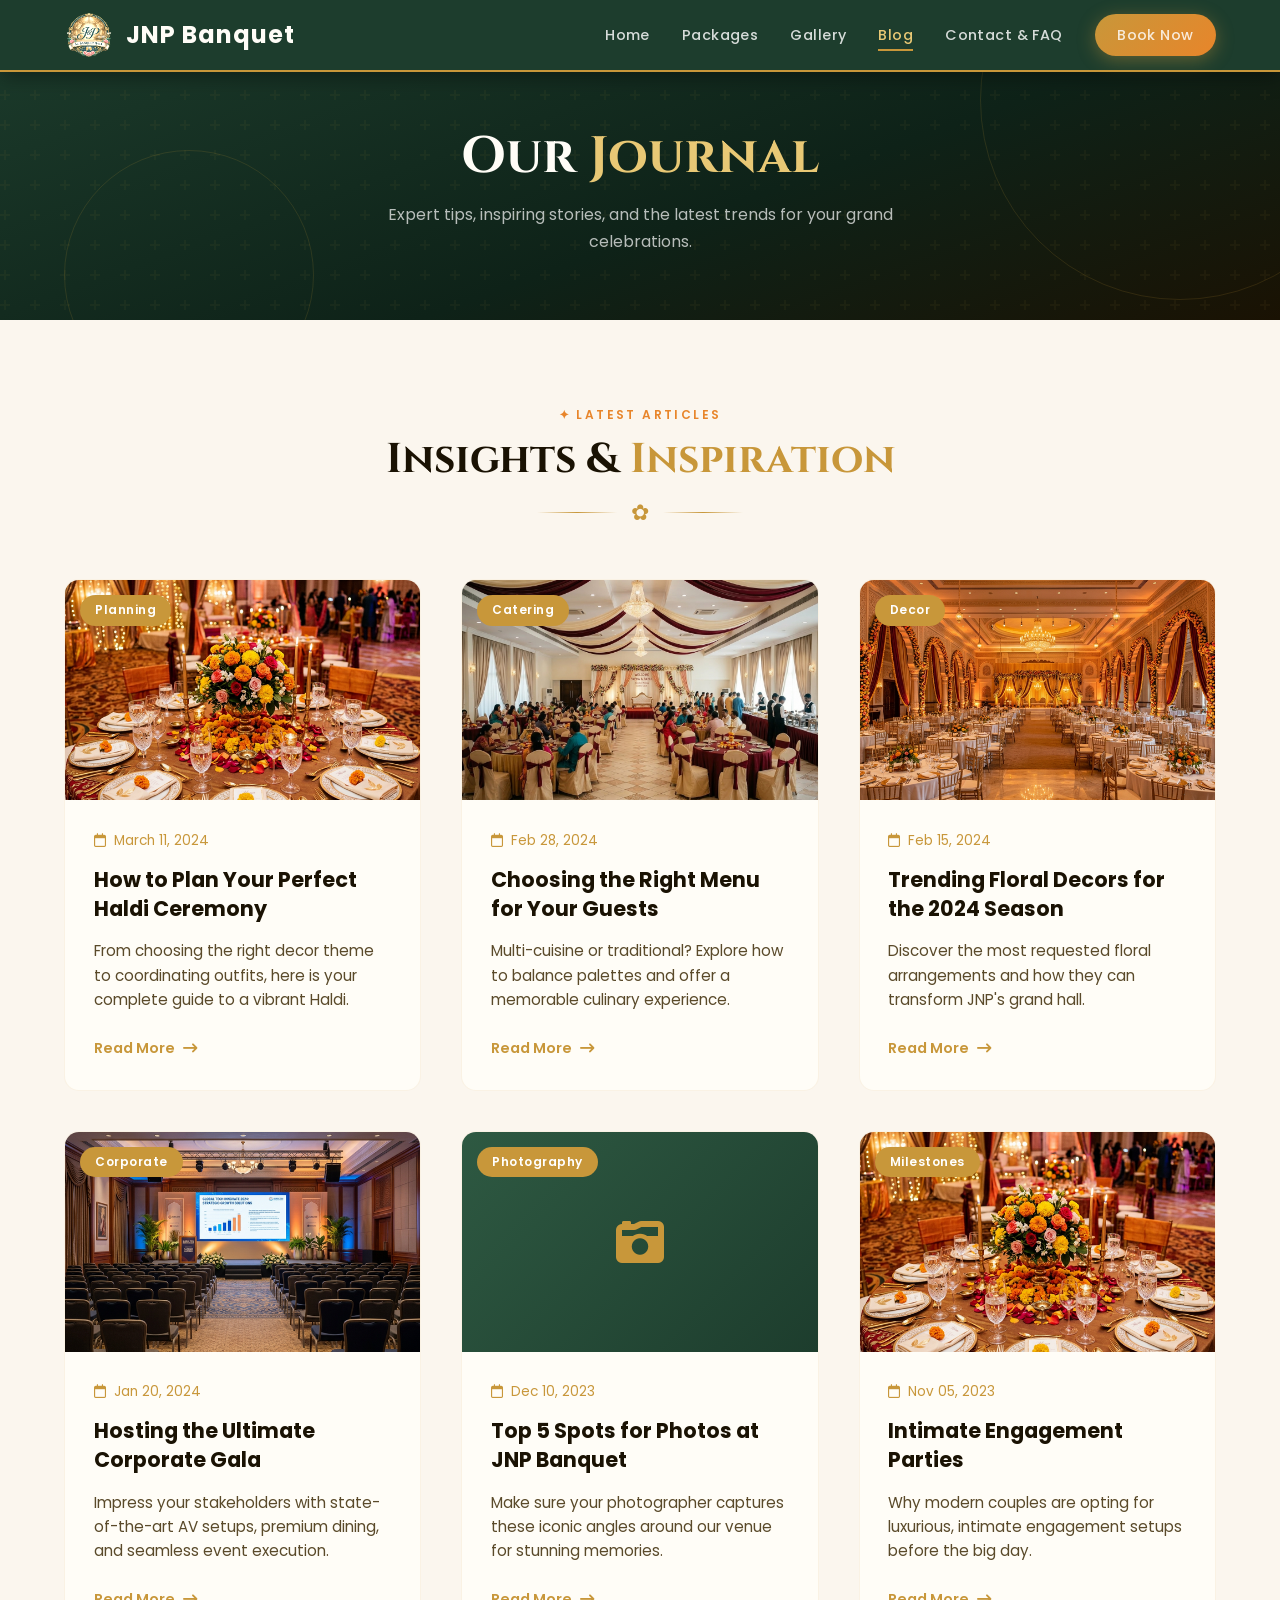
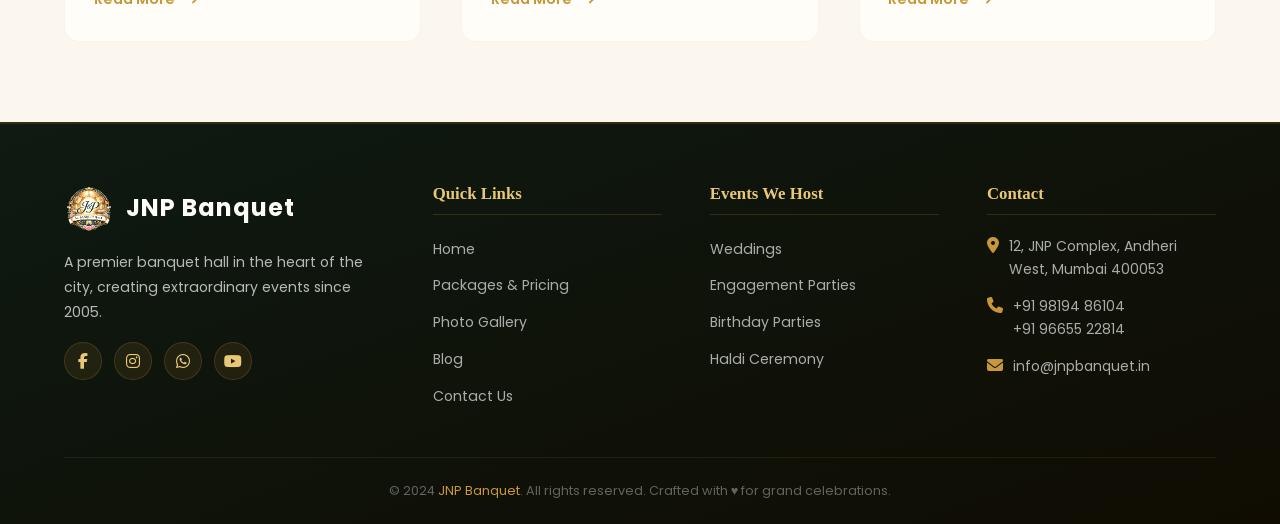
==== commit cf7c8366: "Add files via upload" ====
--- a/JNP_banquet/blog.html
+++ b/JNP_banquet/blog.html
@@ -17,7 +17,7 @@
     <header>
         <nav class="navbar" id="navbar">
             <a href="index.html" class="nav-logo">
-                <img src="images/banquet_logo.png" alt="JNP Logo">
+                <img src="images/Banquet_logo.png" alt="JNP Logo">
                 JNP Banquet
             </a>
             <ul class="nav-links">
@@ -156,7 +156,7 @@
         <div class="footer-grid">
             <div class="footer-logo-section">
                 <div class="nav-logo">
-                    <img src="images/banquet_logo.png" alt="JNP Logo"> JNP Banquet
+                    <img src="images/Banquet_logo.png" alt="JNP Logo"> JNP Banquet
                 </div>
                 <p>A premier banquet hall in the heart of the city, creating extraordinary events since 2005.</p>
                 <div class="social-links">
